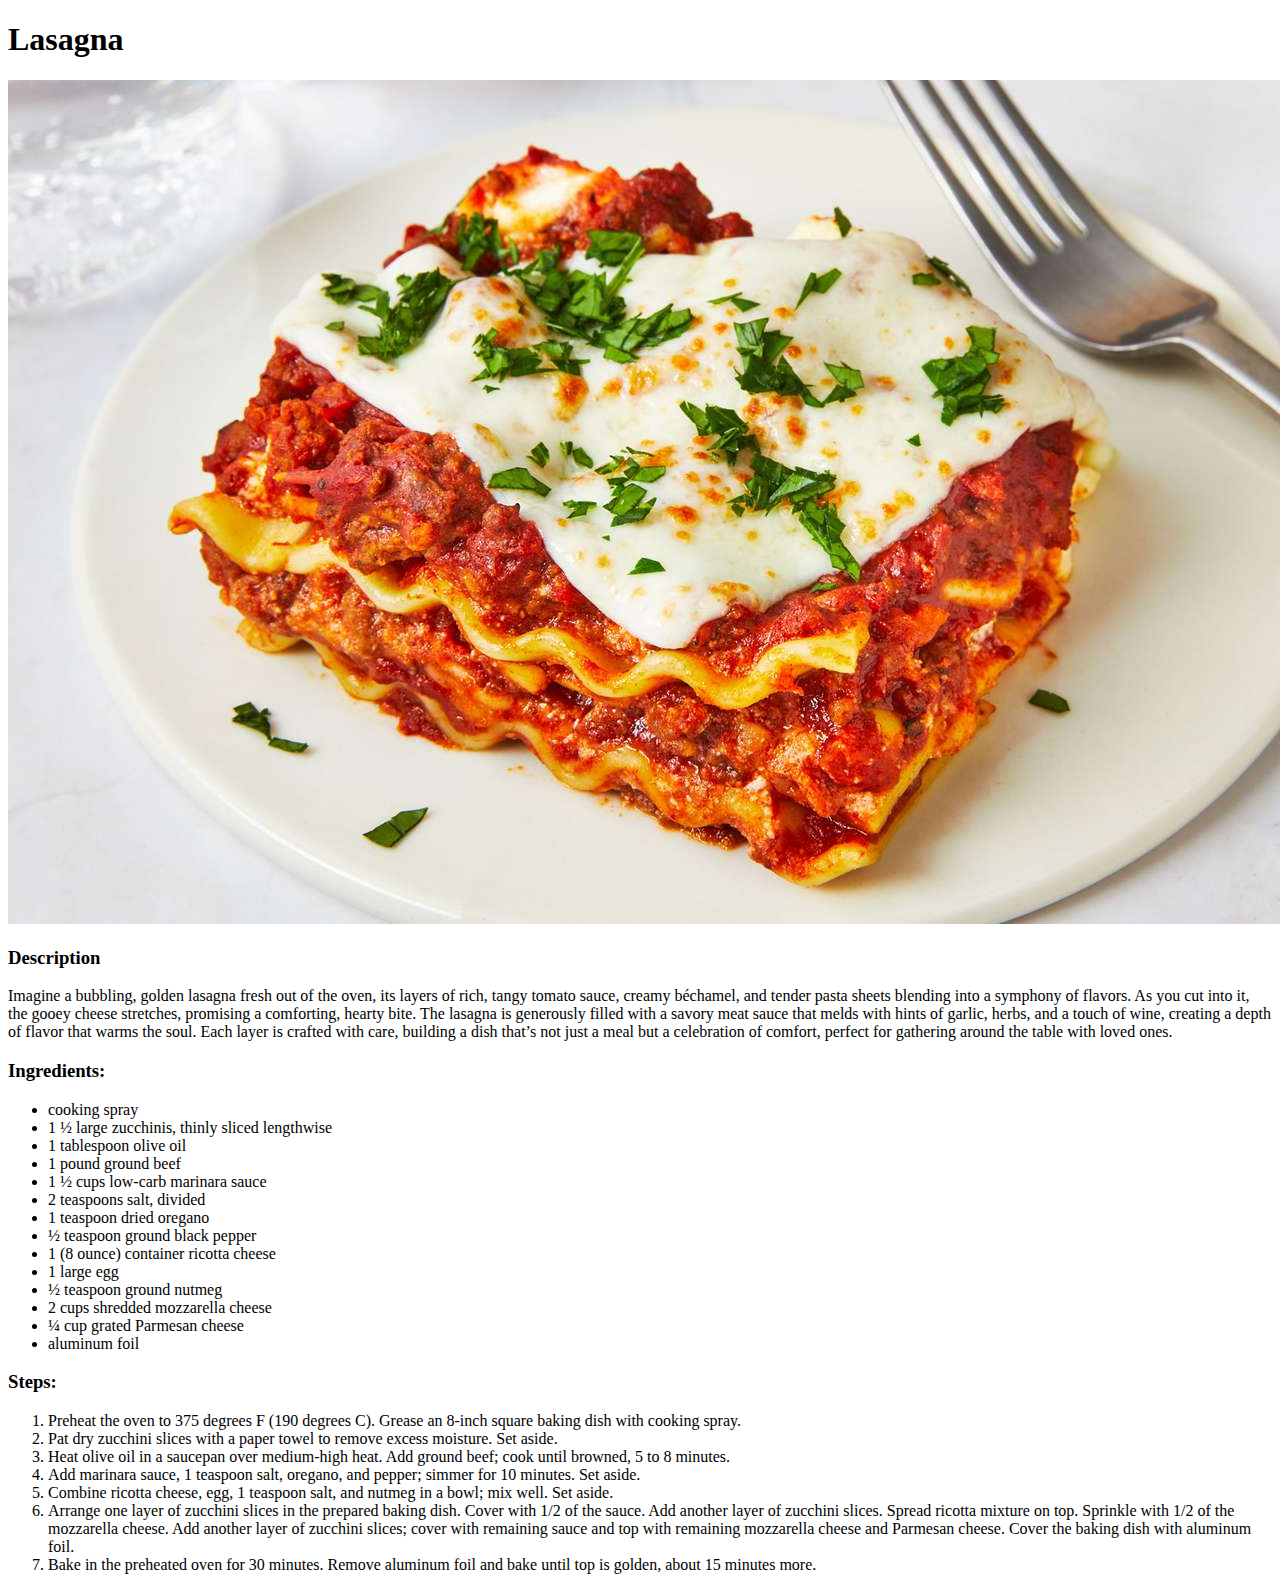
==== recipes/lasagna.html @ bc336f44 "Add my_folder with initial files" ====
<!DOCTYPE html>
<html lang="en">
<head>
    <meta charset="UTF-8">
    <meta name="viewport" content="width=device-width, initial-scale=1.0">
    <title>Document</title>
</head>
<body>
    <h1>Lasagna</h1>
    <img src="lasagna.jpg">
    <h3>Description</h3>
    <p>Imagine a bubbling, golden lasagna fresh out of the oven, its layers of rich, tangy tomato sauce, creamy béchamel, and tender pasta sheets blending into a symphony of flavors. As you cut into it, the gooey cheese stretches, promising a comforting, hearty bite. The lasagna is generously filled with a savory meat sauce that melds with hints of garlic, herbs, and a touch of wine, creating a depth of flavor that warms the soul. Each layer is crafted with care, building a dish that’s not just a meal but a celebration of comfort, perfect for gathering around the table with loved ones.</p>
    <h3>Ingredients:</h3>
    <ul>
        <li>cooking spray</li>
        <li>1 ½ large zucchinis, thinly sliced lengthwise</li>
        <li>1 tablespoon olive oil</li>
        <li>1 pound ground beef</li>
        <li>1 ½ cups low-carb marinara sauce</li>
        <li>2 teaspoons salt, divided</li>
        <li>1 teaspoon dried oregano</li>
        <li>½ teaspoon ground black pepper</li>
        <li>1 (8 ounce) container ricotta cheese</li>
        <li>1 large egg</li>
        <li>½ teaspoon ground nutmeg</li>
        <li>2 cups shredded mozzarella cheese</li>
        <li>¼ cup grated Parmesan cheese</li>
        <li>aluminum foil</li>
    </ul>
    <h3>Steps:</h3>
    <ol>
        <li>Preheat the oven to 375 degrees F (190 degrees C). Grease an 8-inch square baking dish with cooking spray.</li> 
        <li>Pat dry zucchini slices with a paper towel to remove excess moisture. Set aside.</li>
        <li>Heat olive oil in a saucepan over medium-high heat. Add ground beef; cook until browned, 5 to 8 minutes.</li>
        <li>Add marinara sauce, 1 teaspoon salt, oregano, and pepper; simmer for 10 minutes. Set aside.</li>
        <li>Combine ricotta cheese, egg, 1 teaspoon salt, and nutmeg in a bowl; mix well. Set aside.</li>
        <li>Arrange one layer of zucchini slices in the prepared baking dish. Cover with 1/2 of the sauce. Add another layer of zucchini slices. Spread ricotta mixture on top. Sprinkle with 1/2 of the mozzarella cheese. Add another layer of zucchini slices; cover with remaining sauce and top with remaining mozzarella cheese and Parmesan cheese. Cover the baking dish with aluminum foil.</li>
        <li>Bake in the preheated oven for 30 minutes. Remove aluminum foil and bake until top is golden, about 15 minutes more.</li>
        
    </ol>
</body>
</html>
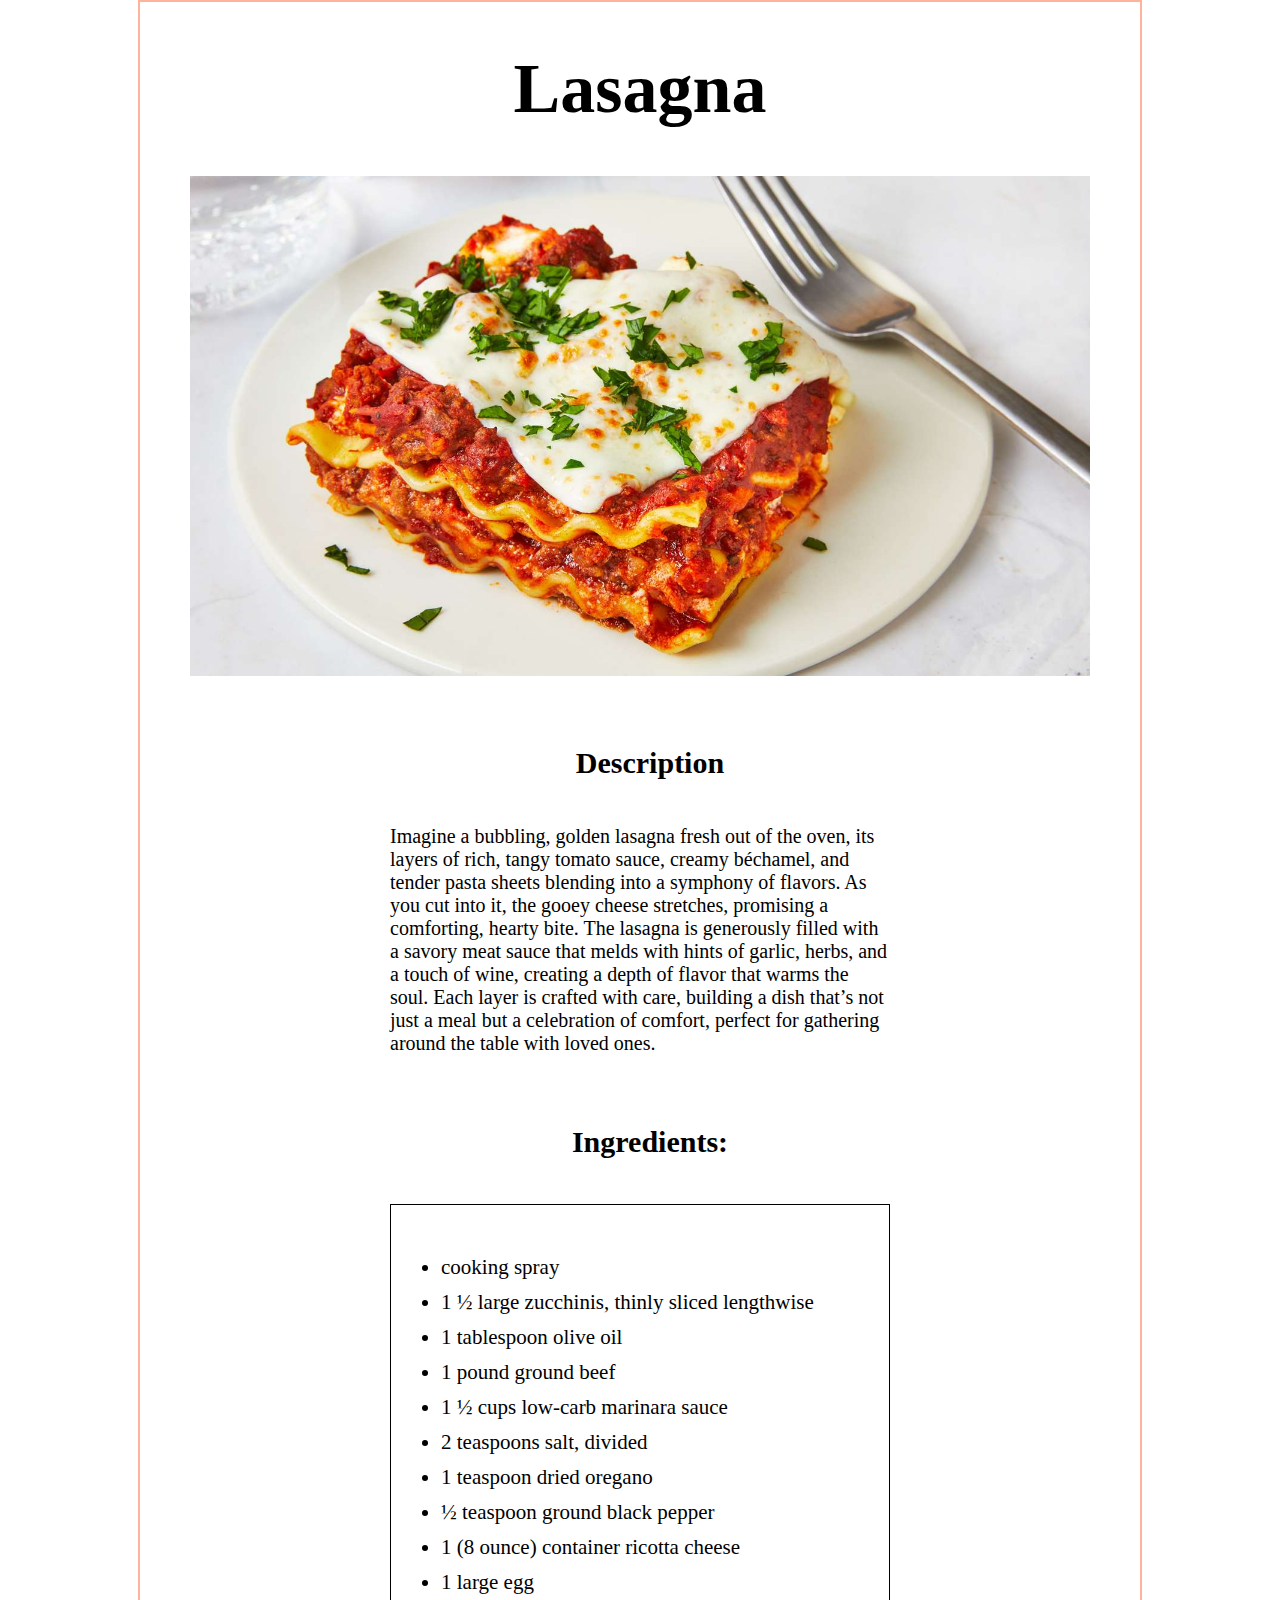
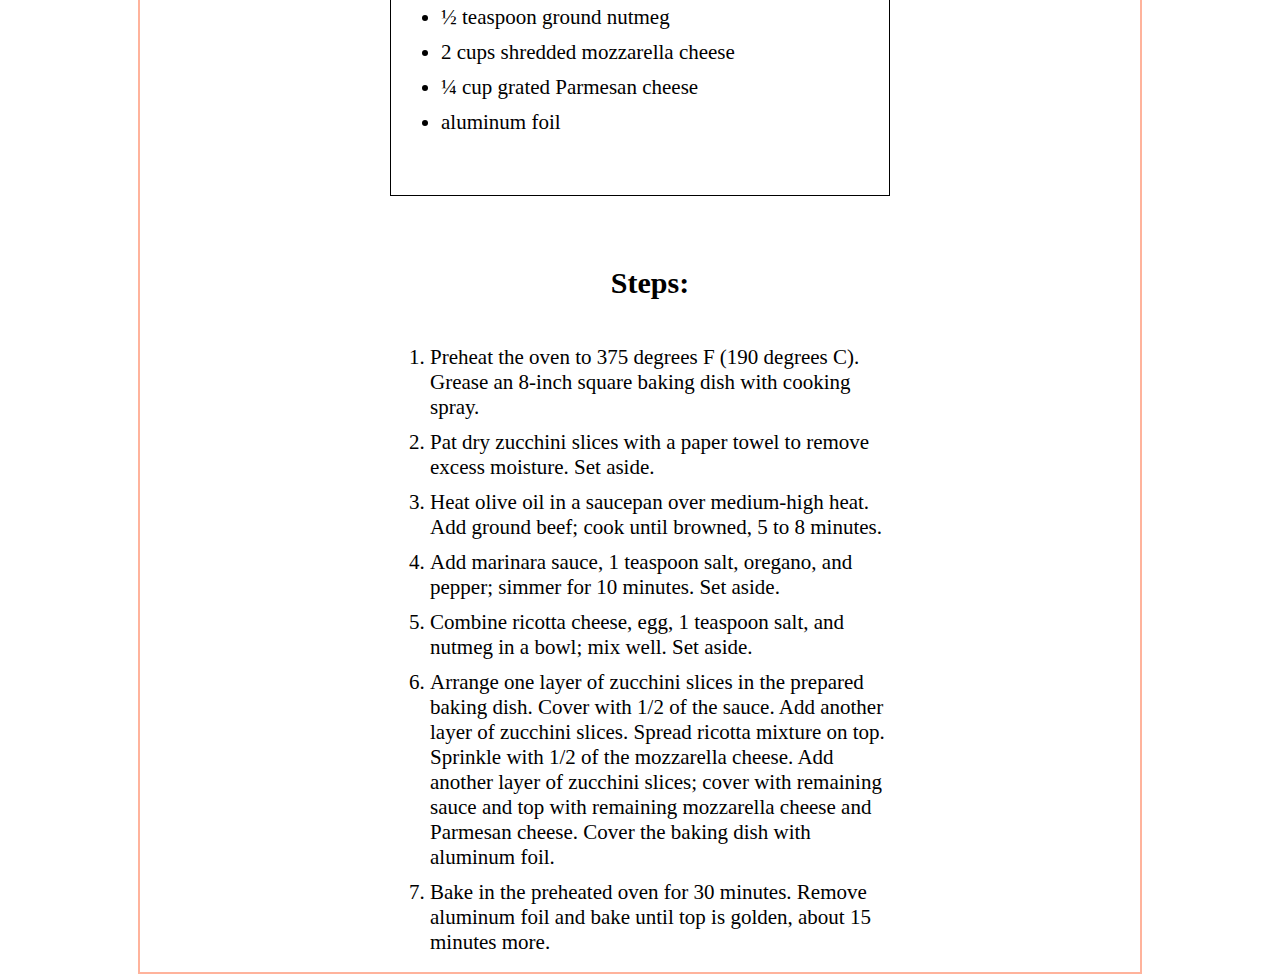
==== commit bf71d3f9: "Add CSS styles for layout and design" ====
--- a/recipes/lasagna.html
+++ b/recipes/lasagna.html
@@ -3,14 +3,15 @@
 <head>
     <meta charset="UTF-8">
     <meta name="viewport" content="width=device-width, initial-scale=1.0">
+    <link rel="stylesheet" href="../style.css">
     <title>Document</title>
 </head>
-<body>
-    <h1>Lasagna</h1>
-    <img src="lasagna.jpg">
-    <h3>Description</h3>
+<body class="recipe">
+    <h1 class="lasagna">Lasagna</h1>
+    <img src="lasagna.jpg" class="lasagna_image">
+    <h3 class="title_h3 description">Description</h3>
     <p>Imagine a bubbling, golden lasagna fresh out of the oven, its layers of rich, tangy tomato sauce, creamy béchamel, and tender pasta sheets blending into a symphony of flavors. As you cut into it, the gooey cheese stretches, promising a comforting, hearty bite. The lasagna is generously filled with a savory meat sauce that melds with hints of garlic, herbs, and a touch of wine, creating a depth of flavor that warms the soul. Each layer is crafted with care, building a dish that’s not just a meal but a celebration of comfort, perfect for gathering around the table with loved ones.</p>
-    <h3>Ingredients:</h3>
+    <h3 class="title_h3">Ingredients:</h3>
     <ul>
         <li>cooking spray</li>
         <li>1 ½ large zucchinis, thinly sliced lengthwise</li>
@@ -27,7 +28,7 @@
         <li>¼ cup grated Parmesan cheese</li>
         <li>aluminum foil</li>
     </ul>
-    <h3>Steps:</h3>
+    <h3 class="title_h3">Steps:</h3>
     <ol>
         <li>Preheat the oven to 375 degrees F (190 degrees C). Grease an 8-inch square baking dish with cooking spray.</li> 
         <li>Pat dry zucchini slices with a paper towel to remove excess moisture. Set aside.</li>
--- a/style.css
+++ b/style.css
@@ -0,0 +1,68 @@
+
+.title{
+    font-size:50px;
+    text-align: center;
+}
+
+.link_list{
+   margin-left:80px;
+}
+
+li{
+    margin-bottom:10px;
+    font-size: 21px;
+}
+
+.lasagna, .noodles{
+    font-size:70px;
+    text-align: center;
+}
+
+.lasagna_image, .noodles_image{
+    width : 900px;
+    height:500px;
+    display:block;
+    margin: 0 auto;
+}
+
+.description{
+    text-align: center;
+}
+
+.title_h3{
+    font-family: "Century Gothic";
+    font-size:30px;
+    margin-left:20px ;
+    padding-top: 40px;
+    padding-bottom: 15px;;
+    text-align: center;
+}
+
+ul, ol{
+    margin-left: 25px;
+    width:500px;
+    margin: auto;
+    box-sizing: border-box;
+}
+
+p{
+    border: none;
+    width:500px;
+    margin: auto;
+    font-size: 20px;
+}
+
+ul{
+    border:1px solid black;
+    padding:50px;
+}
+
+ol{
+    padding-bottom: 7px;
+}
+.recipe{
+    border: 2px solid rgba(255, 60, 0, 0.39) ;
+    padding:-80px 20px;
+    width:1000px;
+    margin:auto;
+}